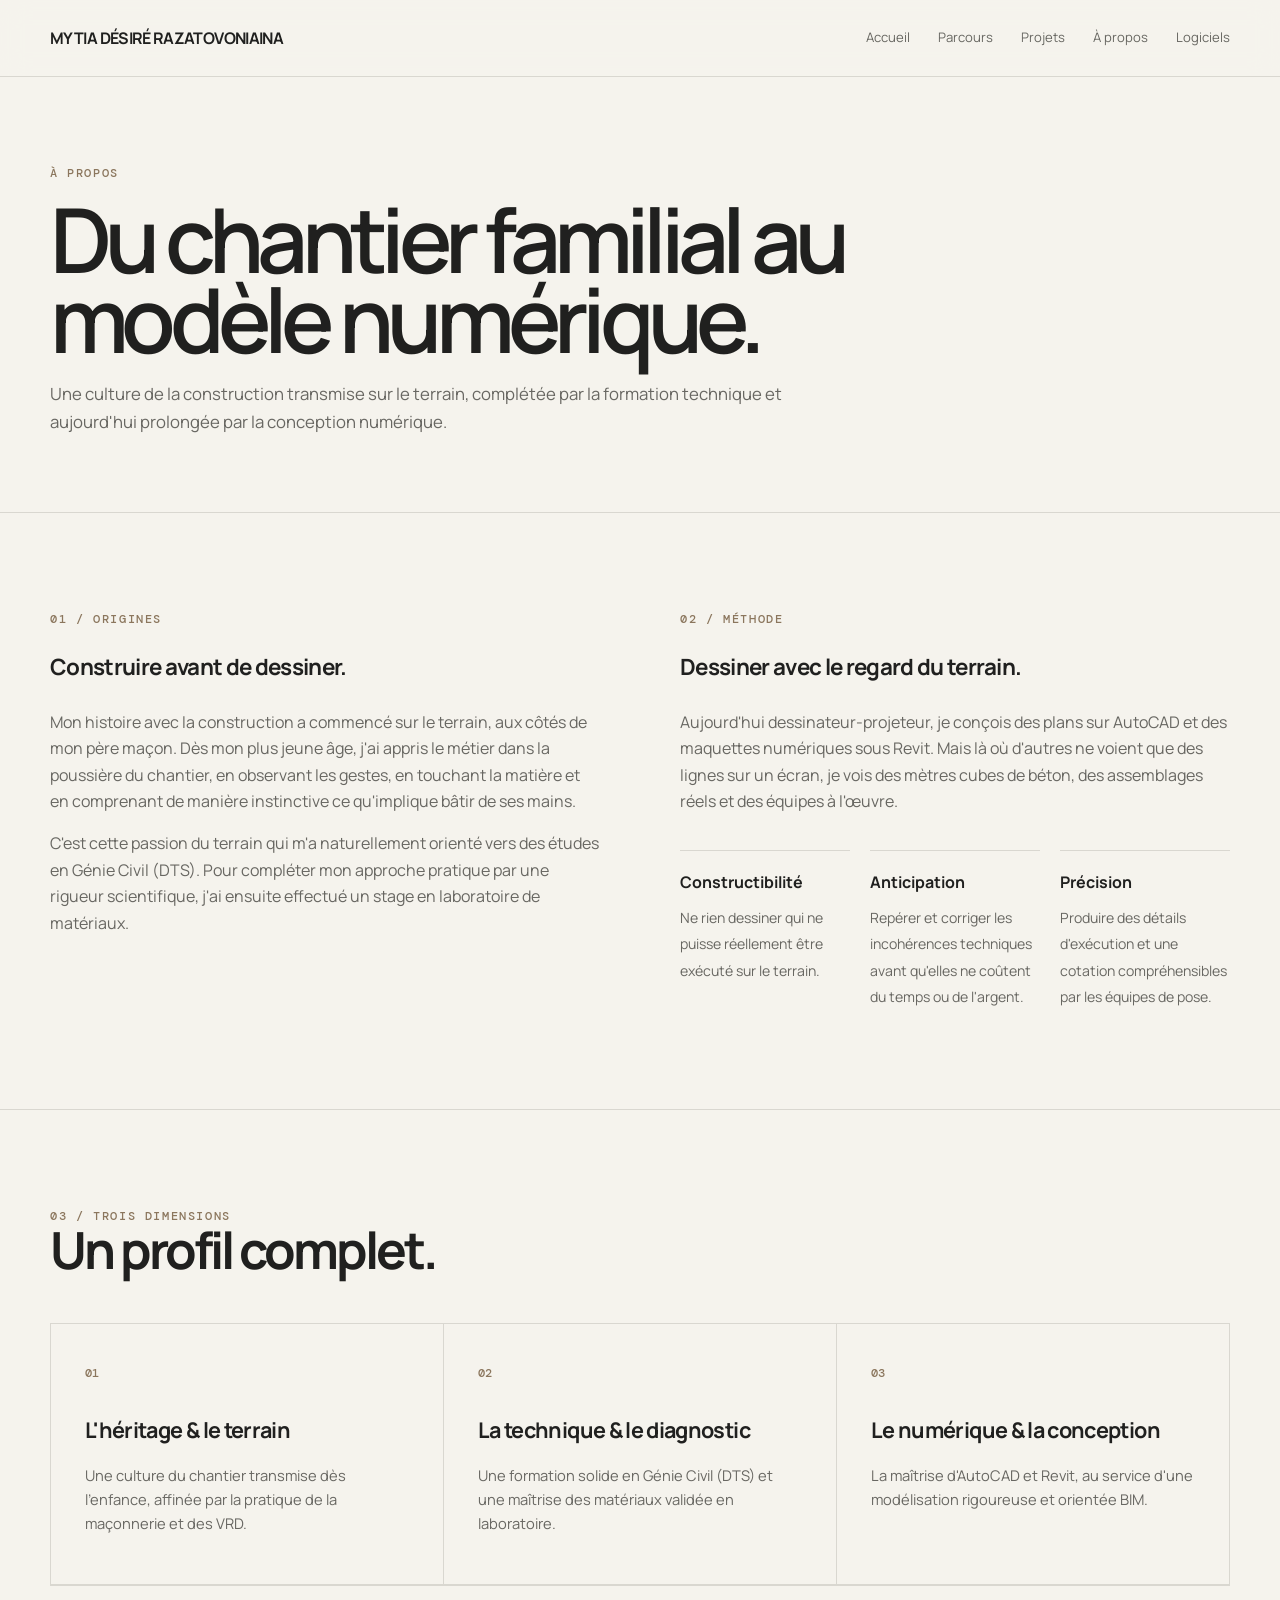
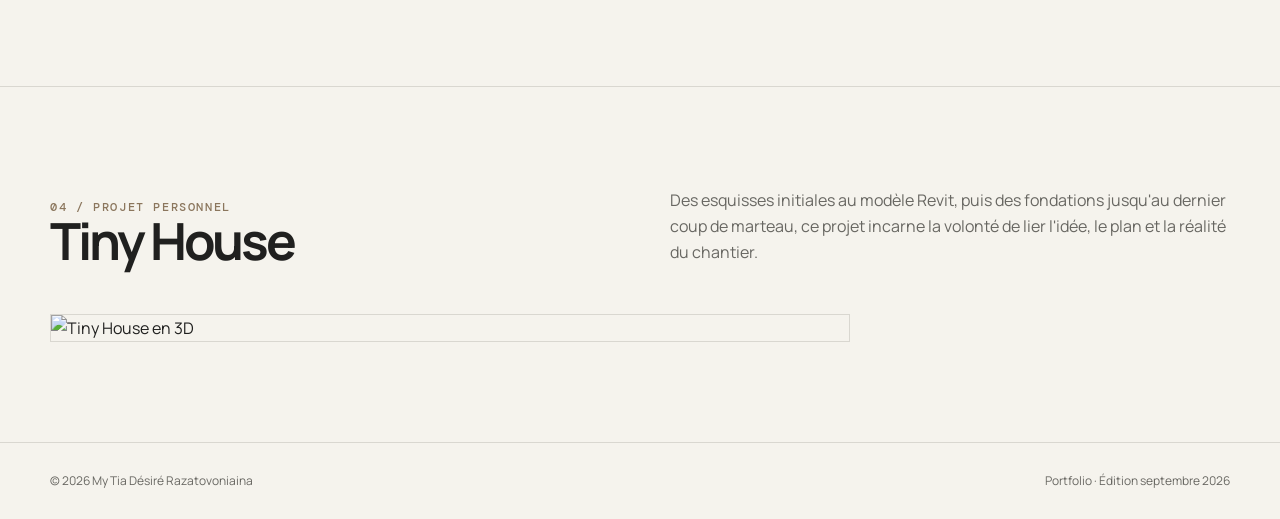
==== apropos.html @ 53643dbf "Add files via upload" ====
<!doctype html><html lang="fr"><head><meta charset="utf-8"><meta name="viewport" content="width=device-width,initial-scale=1"><meta name="description" content="Portfolio de My Tia Désiré Razatovoniaina — Dessinateur-Projeteur en Génie Civil, AutoCAD, Revit et BIM."><title>À propos — My Tia Désiré Razatovoniaina</title><link rel="stylesheet" href="style.css"></head><body>
<nav><div class="container nav-inner">
<a class="brand" href="index.html">MY TIA DÉSIRÉ RAZATOVONIAINA</a>
<div class="nav-links">
<a href="index.html">Accueil</a><a href="parcours.html">Parcours</a><a href="projets.html">Projets</a><a href="apropos.html">À propos</a><a href="logiciels.html">Logiciels</a>
</div></div></nav>
<section class="detail-hero"><div class="container"><div class="kicker">À propos</div><h1>Du chantier familial au modèle numérique.</h1><p>Une culture de la construction transmise sur le terrain, complétée par la formation technique et aujourd'hui prolongée par la conception numérique.</p></div></section>
<section class="section"><div class="container about-grid">
<div><div class="kicker">01 / Origines</div><h3>Construire avant de dessiner.</h3><p>Mon histoire avec la construction a commencé sur le terrain, aux côtés de mon père maçon. Dès mon plus jeune âge, j'ai appris le métier dans la poussière du chantier, en observant les gestes, en touchant la matière et en comprenant de manière instinctive ce qu'implique bâtir de ses mains.</p><p>C'est cette passion du terrain qui m'a naturellement orienté vers des études en Génie Civil (DTS). Pour compléter mon approche pratique par une rigueur scientifique, j'ai ensuite effectué un stage en laboratoire de matériaux.</p></div>
<div><div class="kicker">02 / Méthode</div><h3>Dessiner avec le regard du terrain.</h3><p>Aujourd'hui dessinateur-projeteur, je conçois des plans sur AutoCAD et des maquettes numériques sous Revit. Mais là où d'autres ne voient que des lignes sur un écran, je vois des mètres cubes de béton, des assemblages réels et des équipes à l'œuvre.</p><div class="principles"><div class="principle"><strong>Constructibilité</strong><span>Ne rien dessiner qui ne puisse réellement être exécuté sur le terrain.</span></div><div class="principle"><strong>Anticipation</strong><span>Repérer et corriger les incohérences techniques avant qu'elles ne coûtent du temps ou de l'argent.</span></div><div class="principle"><strong>Précision</strong><span>Produire des détails d'exécution et une cotation compréhensibles par les équipes de pose.</span></div></div></div>
</div></section>
<section class="section"><div class="container"><div class="section-head"><div><div class="kicker">03 / Trois dimensions</div><h2>Un profil complet.</h2></div></div><div class="services">
<div class="service"><span class="number">01</span><h3>L'héritage & le terrain</h3><p>Une culture du chantier transmise dès l'enfance, affinée par la pratique de la maçonnerie et des VRD.</p></div>
<div class="service"><span class="number">02</span><h3>La technique & le diagnostic</h3><p>Une formation solide en Génie Civil (DTS) et une maîtrise des matériaux validée en laboratoire.</p></div>
<div class="service"><span class="number">03</span><h3>Le numérique & la conception</h3><p>La maîtrise d'AutoCAD et Revit, au service d'une modélisation rigoureuse et orientée BIM.</p></div>
</div></div></section>
<section class="section"><div class="container"><div class="section-head"><div><div class="kicker">04 / Projet personnel</div><h2>Tiny House</h2></div><p class="section-intro">Des esquisses initiales au modèle Revit, puis des fondations jusqu'au dernier coup de marteau, ce projet incarne la volonté de lier l'idée, le plan et la réalité du chantier.</p></div><img src="assets/Screenshot_2026-09-23_083525_.png" alt="Tiny House en 3D" style="width:min(800px,100%);border:1px solid var(--line)"></div></section>
<footer class="container"><span>© 2026 My Tia Désiré Razatovoniaina</span><span>Portfolio · Édition septembre 2026</span></footer>  <script src="motion.js"></script>
</body></html>
---- style.css ----
@import url('https://fonts.googleapis.com/css2?family=DM+Mono:wght@400;500&family=Manrope:wght@400;500;600;700&display=swap');

:root{
  --ink:#20201f;
  --muted:#686762;
  --line:#d9d7d0;
  --paper:#f5f3ed;
  --white:#fbfaf7;
  --accent:#8b765d;
  --dark:#20201f;
  --max:1180px;
}
*{box-sizing:border-box}
html{scroll-behavior:smooth}
body{margin:0;background:var(--paper);color:var(--ink);font-family:Manrope,Arial,sans-serif;line-height:1.65}
a{color:inherit}
img{max-width:100%;display:block}
.container{width:min(var(--max),calc(100% - 48px));margin:auto}
nav{position:sticky;top:0;z-index:10;background:rgba(245,243,237,.92);backdrop-filter:blur(14px);border-bottom:1px solid var(--line)}
.nav-inner{height:76px;display:flex;align-items:center;justify-content:space-between}
.brand{font-weight:700;letter-spacing:-.04em;text-decoration:none}
.nav-links{display:flex;gap:28px;font-size:.82rem}
.nav-links a{text-decoration:none;color:var(--muted)}
.nav-links a:hover{color:var(--ink)}
.kicker{font:500 .72rem/1.2 'DM Mono',monospace;text-transform:uppercase;letter-spacing:.14em;color:var(--accent)}
.hero{padding:120px 0 90px;border-bottom:1px solid var(--line)}
.hero-grid{display:grid;grid-template-columns:1.3fr .7fr;gap:80px;align-items:end}
h1{font-size:clamp(3.6rem,8vw,7.6rem);line-height:.9;letter-spacing:-.075em;margin:18px 0 32px;font-weight:600}
.hero p{font-size:1.08rem;max-width:700px;color:var(--muted);margin:0}
.hero-side{border-left:1px solid var(--line);padding-left:28px}
.hero-side strong{display:block;font-size:1.05rem;margin-bottom:8px}
.hero-side span{color:var(--muted);font-size:.9rem}
.section{padding:100px 0;border-bottom:1px solid var(--line)}
.section-head{display:flex;justify-content:space-between;gap:40px;align-items:end;margin-bottom:48px}
.section h2{font-size:clamp(2rem,4vw,4rem);letter-spacing:-.06em;line-height:1;margin:0}
.section-intro{max-width:560px;color:var(--muted);margin:0}
.services{display:grid;grid-template-columns:repeat(3,1fr);gap:1px;background:var(--line);border:1px solid var(--line)}
.service{background:var(--paper);padding:34px}
.number{font:500 .72rem 'DM Mono',monospace;color:var(--accent)}
.service h3{font-size:1.35rem;letter-spacing:-.03em;margin:28px 0 12px}
.service p{color:var(--muted);font-size:.92rem}
.service ul{padding-left:18px;color:var(--muted);font-size:.9rem}
.projects{display:grid;grid-template-columns:repeat(12,1fr);gap:24px}
.project-card{grid-column:span 4;background:var(--white);border:1px solid var(--line);text-decoration:none;overflow:hidden;transition:transform .25s ease,box-shadow .25s ease}
.project-card:hover{transform:translateY(-5px);box-shadow:0 16px 40px rgba(32,32,31,.08)}
.project-image{aspect-ratio:1.35;background:#ddd;overflow:hidden}
.project-image img{width:100%;height:100%;object-fit:cover}
.project-body{padding:26px}
.project-body h3{margin:7px 0 8px;font-size:1.2rem;letter-spacing:-.03em}
.project-body p{margin:0;color:var(--muted);font-size:.88rem}
.timeline{position:relative;margin-top:40px}
.timeline-item{display:grid;grid-template-columns:170px 1fr;gap:50px;padding:38px 0;border-top:1px solid var(--line)}
.timeline-item:last-child{border-bottom:1px solid var(--line)}
.year{font:500 .72rem 'DM Mono',monospace;color:var(--accent);text-transform:uppercase}
.timeline h3{margin:0 0 7px;font-size:1.35rem;letter-spacing:-.03em}
.timeline .meta{color:var(--muted);font-size:.86rem;margin-bottom:18px}
.timeline p{color:var(--muted);max-width:800px}
.about-grid{display:grid;grid-template-columns:1fr 1fr;gap:80px}
.about-grid h3{font-size:1.4rem;letter-spacing:-.03em}
.about-grid p{color:var(--muted)}
.principles{display:grid;grid-template-columns:repeat(3,1fr);gap:20px;margin-top:36px}
.principle{padding-top:18px;border-top:1px solid var(--line)}
.principle strong{display:block;margin-bottom:8px}
.principle span{color:var(--muted);font-size:.88rem}
.software{display:grid;grid-template-columns:repeat(4,1fr);gap:14px}
.tool{background:var(--white);border:1px solid var(--line);padding:22px;min-height:130px;display:flex;flex-direction:column;justify-content:space-between}
.tool img{height:45px;width:100%;object-fit:contain;object-position:left center}
.tool span{font-size:.78rem;color:var(--muted)}
.cta{background:var(--dark);color:var(--white);padding:90px 0}
.cta h2{font-size:clamp(2.4rem,5vw,5rem);letter-spacing:-.065em;line-height:.95;margin:15px 0 25px}
.cta p{color:#bdbab3;max-width:600px}
.contact-links{display:flex;gap:14px;flex-wrap:wrap;margin-top:30px}
.contact-links a{border:1px solid #55534f;padding:12px 18px;text-decoration:none;font-size:.85rem}
footer{padding:28px 0;color:var(--muted);font-size:.75rem;display:flex;justify-content:space-between}
.detail-hero{padding:90px 0 60px;border-bottom:1px solid var(--line)}
.detail-hero h1{font-size:clamp(3rem,7vw,6.5rem);max-width:950px;margin-bottom:20px}
.detail-hero p{max-width:750px;color:var(--muted);font-size:1.05rem}
.detail-grid{display:grid;grid-template-columns:2fr 1fr;gap:70px;padding:70px 0}
.detail-main img{margin:20px 0 45px;border:1px solid var(--line)}
.detail-side{border-left:1px solid var(--line);padding-left:28px;height:max-content}
.detail-side div{padding:15px 0;border-bottom:1px solid var(--line)}
.detail-side small{display:block;color:var(--muted);font:500 .65rem 'DM Mono',monospace;text-transform:uppercase;margin-bottom:4px}
.back{display:inline-block;margin-top:25px;text-decoration:none;font-size:.8rem;color:var(--muted)}
@media(max-width:800px){
  .container{width:min(var(--max),calc(100% - 30px))}
  .nav-inner{height:66px}.nav-links{gap:14px;font-size:.7rem}.brand{font-size:.9rem}
  .hero{padding:80px 0}.hero-grid,.about-grid,.detail-grid{grid-template-columns:1fr;gap:40px}
  .hero-side{border-left:0;border-top:1px solid var(--line);padding:22px 0 0}
  .services{grid-template-columns:1fr}.projects{grid-template-columns:1fr}.project-card{grid-column:span 1}
  .timeline-item{grid-template-columns:1fr;gap:8px}.principles{grid-template-columns:1fr}.software{grid-template-columns:repeat(2,1fr)}
  .section{padding:70px 0}.section-head{display:block}.section-intro{margin-top:20px}
  footer{display:block}.detail-side{border-left:0;border-top:1px solid var(--line);padding:25px 0 0}
}


/* Portfolio resources: CV, project galleries, PDFs and IFC files */
.resource-block{margin-top:48px;padding-top:32px;border-top:1px solid rgba(31,30,27,.18)}
.resource-block h2{margin:0 0 12px;font-size:clamp(1.6rem,3vw,2.4rem)}
.resource-block p{max-width:720px}
.resource-actions{display:flex;gap:12px;flex-wrap:wrap;margin-top:20px}
.resource-btn{display:inline-flex;align-items:center;gap:8px;padding:12px 18px;border:1px solid #2b2925;text-decoration:none;color:inherit;font-weight:600}
.resource-btn.primary{background:#2b2925;color:#f4f0e8}
.project-gallery{display:grid;grid-template-columns:repeat(2,minmax(0,1fr));gap:18px;margin-top:24px}
.project-gallery figure{margin:0}
.project-gallery figure:first-child{grid-column:1/-1}
.project-gallery img{width:100%;height:100%;max-height:560px;object-fit:cover;display:block}
.project-gallery figcaption{font-size:.82rem;opacity:.65;margin-top:8px}
.pdf-frame{width:100%;height:720px;border:1px solid rgba(31,30,27,.18);margin-top:22px;background:#fff}
.cv-callout{margin-top:72px;padding:34px;border:1px solid rgba(31,30,27,.18);display:grid;grid-template-columns:1fr auto;gap:28px;align-items:center}
.cv-callout h2{margin:4px 0 8px}
.cv-callout p{margin:0;max-width:680px}
@media(max-width:760px){.project-gallery{grid-template-columns:1fr}.project-gallery figure:first-child{grid-column:auto}.pdf-frame{height:520px}.cv-callout{grid-template-columns:1fr}}


/* ===== Portfolio motion layer ===== */
:root {
  --motion-accent: #8b6f58;
  --motion-ink: #282522;
  --motion-soft: rgba(139, 111, 88, .18);
}

/* Elements are only hidden after JS confirms motion is active. */
.motion-ready .reveal-on-scroll {
  opacity: 0;
  transform: translate3d(0, 28px, 0);
  transition:
    opacity .72s cubic-bezier(.2,.7,.2,1),
    transform .72s cubic-bezier(.2,.7,.2,1);
  transition-delay: var(--reveal-delay, 0ms);
  will-change: opacity, transform;
}
.motion-ready .reveal-on-scroll.reveal-left {
  transform: translate3d(-34px, 0, 0);
}
.motion-ready .reveal-on-scroll.reveal-right {
  transform: translate3d(34px, 0, 0);
}
.motion-ready .reveal-on-scroll.is-visible {
  opacity: 1;
  transform: translate3d(0,0,0);
}

/* Hero entrance */
.motion-ready .hero-motion {
  opacity: 0;
  transform: translate3d(0, 20px, 0);
  animation: heroEnter .8s cubic-bezier(.2,.7,.2,1) forwards;
  animation-delay: var(--hero-delay, 80ms);
}
@keyframes heroEnter {
  to { opacity: 1; transform: translate3d(0,0,0); }
}

/* Tactile cards / images / resource buttons */
.motion-hover {
  transition: transform .32s cubic-bezier(.2,.7,.2,1), box-shadow .32s ease;
}
@media (hover:hover) and (pointer:fine) {
  .motion-hover:hover {
    transform: translateY(-5px);
  }
  .motion-image {
    overflow: hidden;
  }
  .motion-image img,
  img.motion-image {
    transition: transform .65s cubic-bezier(.2,.7,.2,1);
  }
  .motion-image:hover img,
  img.motion-image:hover {
    transform: scale(1.025);
  }
}

/* Custom cursor — desktop only */
.motion-cursor-dot,
.motion-cursor-ring {
  position: fixed;
  left: 0;
  top: 0;
  pointer-events: none;
  z-index: 99999;
  border-radius: 999px;
  opacity: 0;
  transform: translate(-50%, -50%);
}
.motion-cursor-dot {
  width: 7px;
  height: 7px;
  background: var(--motion-ink);
}
.motion-cursor-ring {
  width: 34px;
  height: 34px;
  border: 1px solid var(--motion-accent);
  background: var(--motion-soft);
  transition: width .2s ease, height .2s ease, background .2s ease, border-color .2s ease;
}
.cursor-active .motion-cursor-dot,
.cursor-active .motion-cursor-ring { opacity: 1; }
.cursor-link .motion-cursor-ring {
  width: 50px;
  height: 50px;
  background: rgba(139,111,88,.10);
}
@media (hover:hover) and (pointer:fine) {
  body.custom-cursor,
  body.custom-cursor a,
  body.custom-cursor button { cursor: none; }
}

/* Very light image drift, driven by JS */
.motion-parallax {
  transform: translate3d(0, var(--parallax-y, 0px), 0);
  will-change: transform;
}

@media (prefers-reduced-motion: reduce) {
  .motion-ready .reveal-on-scroll,
  .motion-ready .hero-motion,
  .motion-hover,
  .motion-image,
  .motion-parallax {
    opacity: 1 !important;
    transform: none !important;
    animation: none !important;
    transition: none !important;
  }
  .motion-cursor-dot, .motion-cursor-ring { display: none !important; }
}
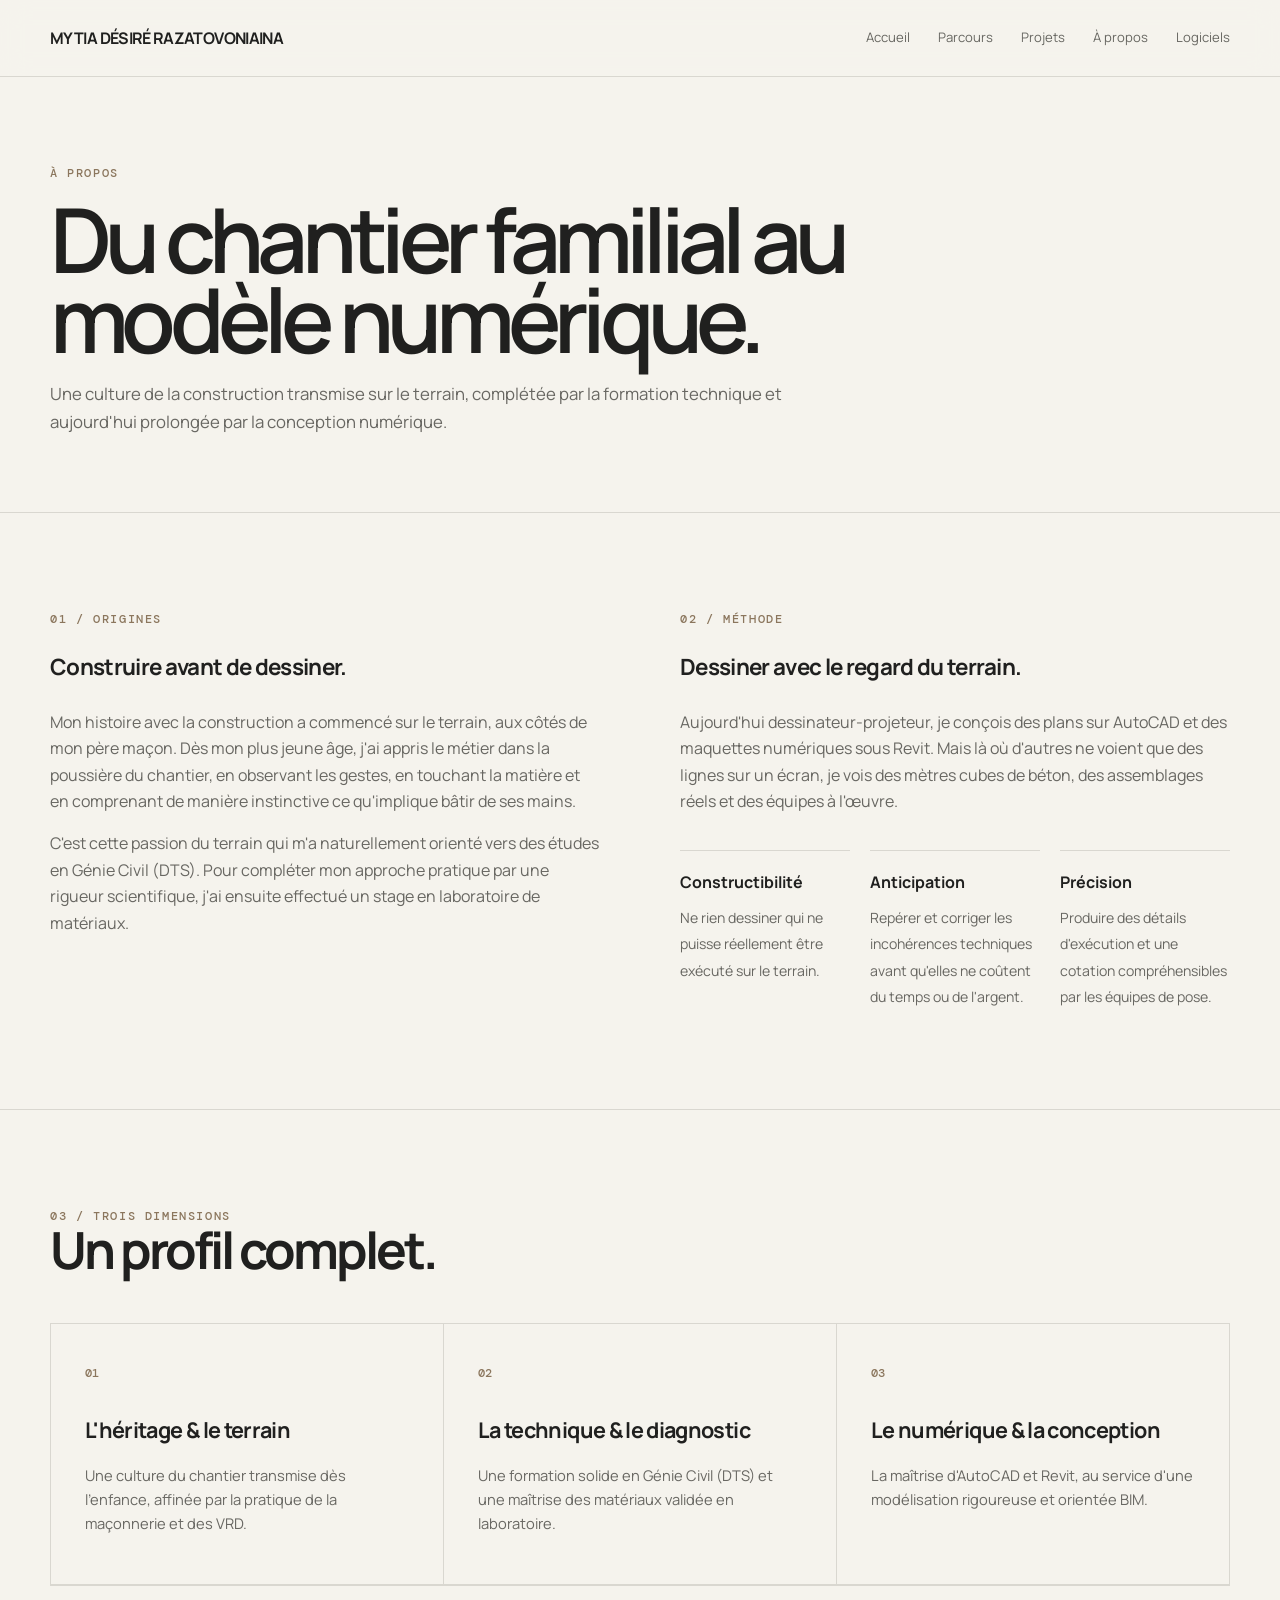
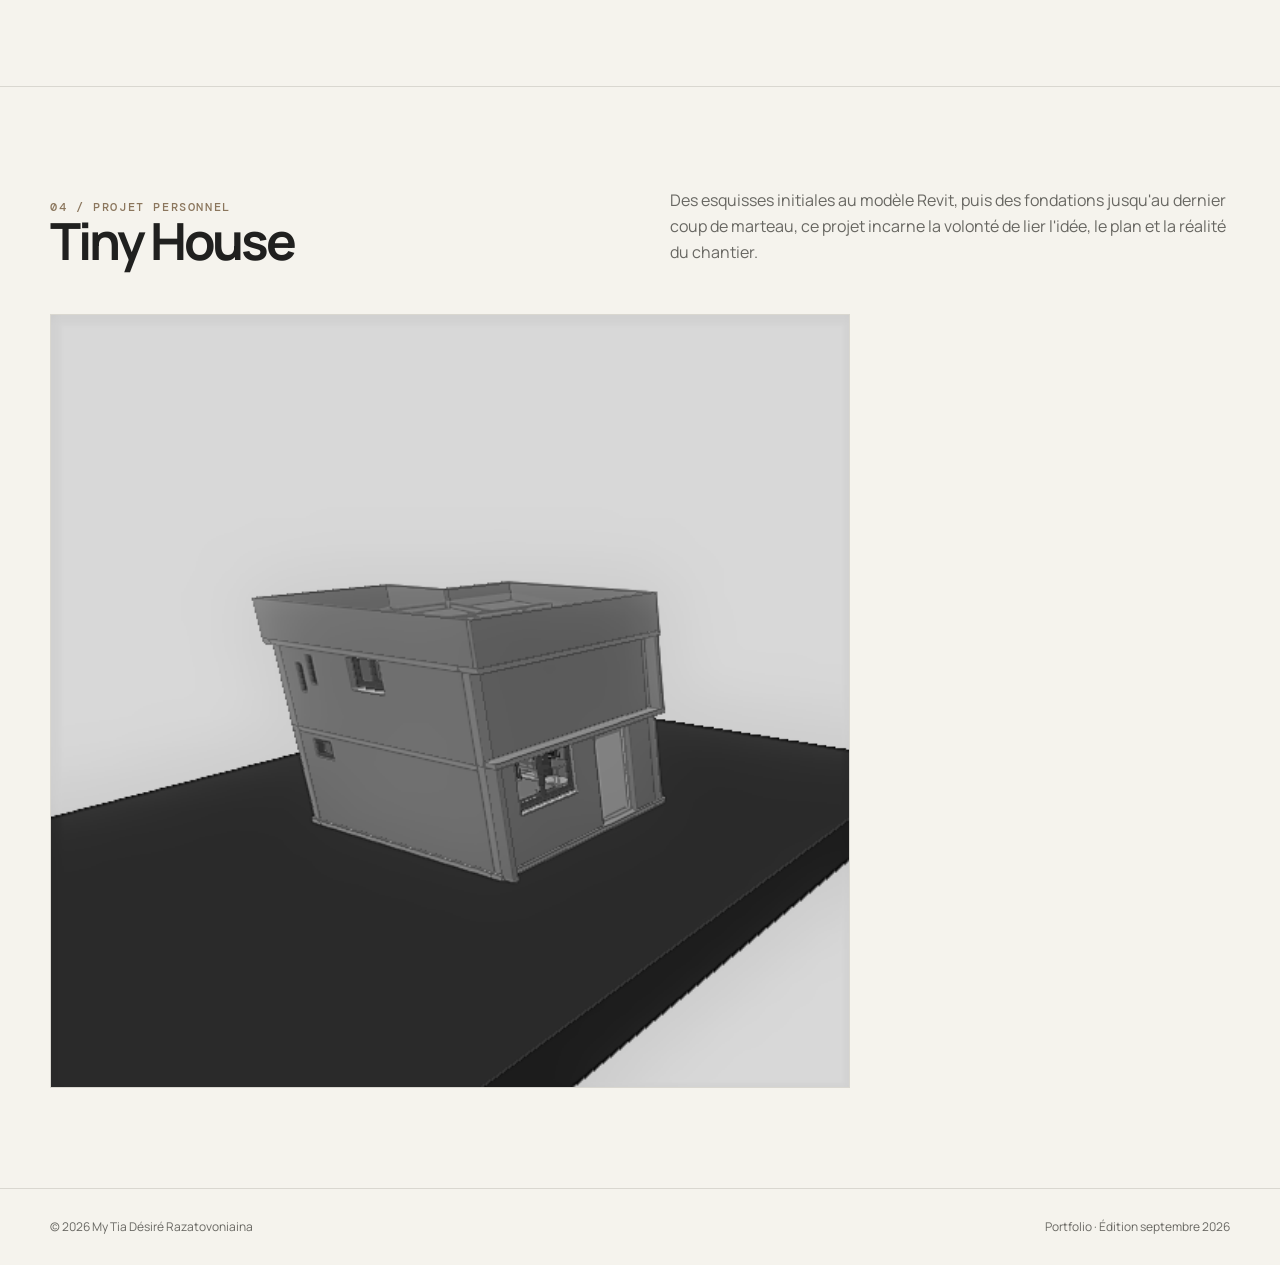
==== commit de847bba: "Update apropos.html" ====
--- a/apropos.html
+++ b/apropos.html
@@ -1,4 +1,12 @@
-<!doctype html><html lang="fr"><head><meta charset="utf-8"><meta name="viewport" content="width=device-width,initial-scale=1"><meta name="description" content="Portfolio de My Tia Désiré Razatovoniaina — Dessinateur-Projeteur en Génie Civil, AutoCAD, Revit et BIM."><title>À propos — My Tia Désiré Razatovoniaina</title><link rel="stylesheet" href="style.css"></head><body>
+<!doctype html><html lang="fr"><head><!-- Google tag (gtag.js) -->
+<script async src="https://www.googletagmanager.com/gtag/js?id=G-7GR5L0JEDW"></script>
+<script>
+  window.dataLayer = window.dataLayer || [];
+  function gtag(){dataLayer.push(arguments);}
+  gtag('js', new Date());
+
+  gtag('config', 'G-7GR5L0JEDW');
+</script><meta charset="utf-8"><meta name="viewport" content="width=device-width,initial-scale=1"><meta name="description" content="Portfolio de My Tia Désiré Razatovoniaina — Dessinateur-Projeteur en Génie Civil, AutoCAD, Revit et BIM."><title>À propos — My Tia Désiré Razatovoniaina</title><link rel="stylesheet" href="style.css"></head><body>
 <nav><div class="container nav-inner">
 <a class="brand" href="index.html">MY TIA DÉSIRÉ RAZATOVONIAINA</a>
 <div class="nav-links">
@@ -16,4 +24,4 @@
 </div></div></section>
 <section class="section"><div class="container"><div class="section-head"><div><div class="kicker">04 / Projet personnel</div><h2>Tiny House</h2></div><p class="section-intro">Des esquisses initiales au modèle Revit, puis des fondations jusqu'au dernier coup de marteau, ce projet incarne la volonté de lier l'idée, le plan et la réalité du chantier.</p></div><img src="assets/Screenshot_2026-09-23_083525_.png" alt="Tiny House en 3D" style="width:min(800px,100%);border:1px solid var(--line)"></div></section>
 <footer class="container"><span>© 2026 My Tia Désiré Razatovoniaina</span><span>Portfolio · Édition septembre 2026</span></footer>  <script src="motion.js"></script>
-</body></html>+</body></html>
